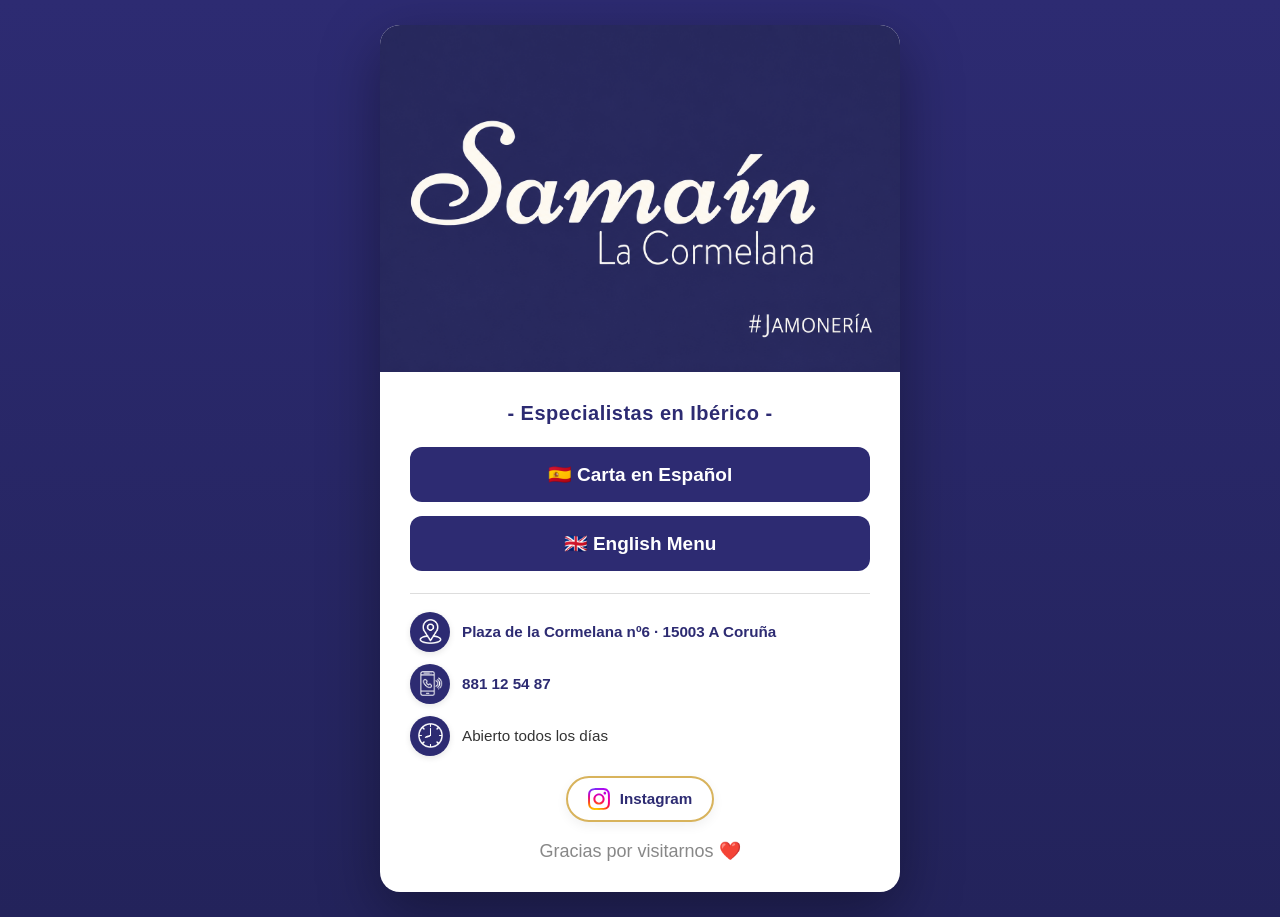
==== index.html @ fd892bef "Update index.html" ====
<!DOCTYPE html>
<html lang="es">
<head>
<meta charset="UTF-8">
<meta name="viewport" content="width=device-width, initial-scale=1.0">

<title>Samaín La Cormelana</title>

<style>

*{
    margin:0;
    padding:0;
    box-sizing:border-box;
}

body{
    font-family:Arial,Helvetica,sans-serif;
    background:linear-gradient(180deg,#2d2b72,#23235b);
    color:white;
    display:flex;
    justify-content:center;
    align-items:center;
    min-height:100vh;
    padding:25px;
}

.tarjeta{
    width:100%;
    max-width:520px;
    background:white;
    color:#333;
    border-radius:20px;
    overflow:hidden;
    box-shadow:0 20px 60px rgba(0,0,0,.35);
}

.logo{
    width:100%;
    display:block;
}

.contenido{
    padding:30px;
}

.subtitulo-principal {
    text-align:center;
    color:#2d2b72;
    font-size: 1.25rem;
    font-weight: bold;
    margin-bottom: 22px;
    letter-spacing: 0.5px;
}

.boton{
    display:block;
    text-decoration:none;
    background:#2d2b72;
    color:white;
    padding:16px;
    border-radius:12px;
    text-align:center;
    margin-bottom:14px;
    font-size:19px;
    font-weight:bold;
    transition:.2s;
}

.boton:hover{
    background:#4442a4;
}

/* ESTILOS DE LA SECCIÓN DE INFORMACIÓN */
.info{
    margin-top:22px;
    border-top:1px solid #ddd;
    padding-top:18px;
    display: flex;
    flex-direction: column;
    gap: 12px;
}

.info-item {
    display: flex;
    align-items: center;
    gap: 12px;
    font-size: 0.95rem;
    color: #333333;
}

/* Círculo con el azul corporativo idéntico al menú */
.icon-circle {
    width: 40px;
    height: 40px;
    background-color: #2d2b72;
    border-radius: 50%;
    display: flex;
    align-items: center;
    justify-content: center;
    flex-shrink: 0;
    box-shadow: 0 2px 6px rgba(0, 0, 0, 0.1);
}

/* Tamaño y ajuste de las imágenes insertadas */
.info-icon {
    width: 25px;
    height: 25px;
    object-fit: contain;
}

.info a{
    color:#2d2b72;
    text-decoration:none;
    font-weight:bold;
}

.info a:hover {
    text-decoration: underline;
}

/* BOTÓN DE INSTAGRAM */
.instagram-container {
    margin-top: 8px;
    text-align: center;
}

.btn-instagram {
    display: inline-flex;
    align-items: center;
    justify-content: center;
    gap: 10px;
    background: #ffffff;
    border: 2px solid #d8b35c;
    color: #2d2b72;
    font-size: 0.95rem;
    font-weight: 700;
    padding: 10px 20px;
    border-radius: 999px;
    text-decoration: none;
    box-shadow: 0 4px 12px rgba(0, 0, 0, 0.06);
    transition: all 0.25s ease;
}

.btn-instagram:hover,
.btn-instagram:active {
    background: #2d2b72;
    color: #ffffff;
    border-color: #2d2b72;
    transform: translateY(-2px);
}

.icon-ig {
    width: 22px;
    height: 22px;
    display: block;
}

.footer{
    text-align:center;
    margin-top:18px;
    color:#888;
    font-size:18px;
}

/* ======================================================
   ESTILOS DEL EASTER EGG (PIXEL ART MODAL)
====================================================== */
.heart-trigger {
    cursor: pointer;
    display: inline-block;
    transition: transform 0.2s ease, filter 0.2s ease;
    user-select: none;
}

.heart-trigger:hover {
    transform: scale(1.35);
    filter: drop-shadow(0 0 6px rgba(230, 0, 0, 0.7));
}

.pixel-modal-overlay {
    display: none;
    position: fixed;
    top: 0;
    left: 0;
    width: 100%;
    height: 100%;
    background-color: rgba(0, 0, 0, 0.85);
    z-index: 9999;
    justify-content: center;
    align-items: center;
    backdrop-filter: blur(4px);
    padding: 15px;
}

.pixel-modal-content {
    position: relative;
    background: #1d1b40;
    border: 4px solid #d8b35c;
    box-shadow: 6px 6px 0px #2d2b72, -6px -6px 0px #d8b35c;
    padding: 20px;
    max-width: 90%;
    width: 420px;
    text-align: center;
    color: #fff;
    font-family: 'Courier New', Courier, monospace;
}

.pixel-close-btn {
    position: absolute;
    top: 2px;
    right: 8px;
    background: none;
    border: none;
    color: #d8b35c;
    font-size: 28px;
    font-weight: bold;
    cursor: pointer;
    font-family: monospace;
}

.pixel-close-btn:hover {
    color: #fff;
}

.pixel-title {
    margin-top: 5px;
    margin-bottom: 12px;
    font-size: 1rem;
    color: #d8b35c;
    text-transform: uppercase;
    letter-spacing: 1px;
}

#pixelVideo {
    width: 100%;
    border: 2px solid #2d2b72;
    border-radius: 4px;
    background-color: #000;
    image-rendering: pixelated;
    display: block;
}

/* ======================================================
   AJUSTES RESPONSIVE PARA PANTALLAS DE MÓVIL (Sin Scroll)
====================================================== */
@media (max-height: 850px), (max-width: 600px) {
    body {
        padding: 6px;
    }
    
    .contenido {
        padding: 12px 14px;
    }
    
    .subtitulo-principal {
        font-size: 1.1rem;
        margin-bottom: 14px;
    }
    
    .boton {
        padding: 9px 12px;
        font-size: 15px;
        max-width: 82%;       /* Botones más estilizados y estrechos por los lados */
        margin-left: auto;    /* Centrados automáticamente */
        margin-right: auto;
        margin-bottom: 6px;
        border-radius: 8px;
    }
    
    .info {
        margin-top: 8px;
        padding-top: 8px;
        gap: 6px;
    }
    
    .icon-circle {
        width: 40px;
        height: 40px;
    }

    .info-icon {
        width: 24px;
        height: 24px;
    }

    .info-item {
        font-size: 0.82rem;
        gap: 8px;
    }
    
    .instagram-container {
        margin-top: 4px;
    }
    
    .btn-instagram {
        padding: 6px 14px;
        font-size: 0.82rem;
    }
    
    .footer {
        margin-top: 6px;
        font-size: 11px;
    }
}

</style>

</head>

<body>

<div class="tarjeta">

<img src="LOGO.png" class="logo" alt="Samaín La Cormelana">

<div class="contenido">

<div class="subtitulo-principal">
- Especialistas en Ibérico -
</div>

<a class="boton" href="carta.html" target="_blank">
🇪🇸 Carta en Español
</a>

<a class="boton" href="carta-en.html" target="_blank">
🇬🇧 English Menu
</a>

<div class="info">

  <div class="info-item">
    <div class="icon-circle">
        <img src="ubicacion.png" alt="Ubicación" class="info-icon">
    </div>
    <a href="https://maps.google.com/?q=Plaza+de+la+Cormelana+6+A+Coruña" target="_blank">
      Plaza de la Cormelana nº6 · 15003 A Coruña
    </a>
  </div>

  <div class="info-item">
    <div class="icon-circle">
        <img src="telefono.png" alt="Teléfono" class="info-icon">
    </div>
    <a href="tel:+34881125487">881 12 54 87</a>
  </div>

  <div class="info-item">
    <div class="icon-circle">
        <img src="reloj.png" alt="Horario" class="info-icon">
    </div>
    <span>Abierto todos los días</span>
  </div>

  <div class="instagram-container">
    <a href="https://www.instagram.com/samaincormelana" target="_blank" rel="noopener noreferrer" class="btn-instagram">
      <img src="instagram.svg" alt="Instagram Jamonería Samaín" class="icon-ig">
      <span>Instagram</span>
    </a>
  </div>

</div>

<div class="footer">
Gracias por visitarnos <span id="pixelHeart" class="heart-trigger" title="¡Un secreto!">❤️</span>
</div>

</div>

</div>

<!-- VENTANA EMERGENTE (EASTER EGG) -->
<div id="easterEggModal" class="pixel-modal-overlay">
  <div class="pixel-modal-content">
    <button class="pixel-close-btn" id="closeHeartModal">&times;</button>
    <div class="pixel-frame">
      <h3 class="pixel-title">👾 Jamonería Samaín 👾</h3>
      <video id="pixelVideo" controls controlsList="nodownload" oncontextmenu="return false;" loop playsinline preload="metadata">
        <source src="local-pixel.mp4" type="video/mp4">
        Tu navegador no soporta vídeo.
      </video>
    </div>
  </div>
</div>

<!-- SCRIPT EXCLUSIVO PARA INDEX.HTML -->
<script>
document.addEventListener("DOMContentLoaded", () => {
  const heartTrigger = document.getElementById('pixelHeart');
  const modalEasterEgg = document.getElementById('easterEggModal');
  const closeBtnEasterEgg = document.getElementById('closeHeartModal');
  const videoPixel = document.getElementById('pixelVideo');

  if (heartTrigger && modalEasterEgg && videoPixel) {
    const reseteartVideo = () => {
      videoPixel.pause();
      videoPixel.currentTime = 0;
      videoPixel.muted = true;
      modalEasterEgg.style.display = 'none';
    };

    reseteartVideo();

    heartTrigger.addEventListener('click', (e) => {
      e.stopPropagation();
      modalEasterEgg.style.display = 'flex';
      videoPixel.currentTime = 0;
      videoPixel.muted = false;
      videoPixel.volume = 1.0;

      const playPromise = videoPixel.play();
      if (playPromise !== undefined) {
        playPromise.catch(() => {
          videoPixel.muted = true;
          videoPixel.play();
        });
      }
    });

    if (closeBtnEasterEgg) closeBtnEasterEgg.addEventListener('click', reseteartVideo);

    window.addEventListener('click', (e) => {
      if (e.target === modalEasterEgg) reseteartVideo();
    });

    window.addEventListener('keydown', (e) => {
      if (e.key === 'Escape' && modalEasterEgg.style.display === 'flex') reseteartVideo();
    });

    window.addEventListener('pageshow', reseteartVideo);
    window.addEventListener('pagehide', reseteartVideo);
  }

  // Bloqueos de seguridad solo en la portada
  document.addEventListener('contextmenu', (e) => e.preventDefault());
  document.addEventListener('keydown', (e) => {
    if (e.key === 'F12' || (e.ctrlKey && e.shiftKey && ['I','J','C'].includes(e.key)) || (e.ctrlKey && e.key === 'u')) {
      e.preventDefault();
    }
  });
});
</script>
</body>
</html>
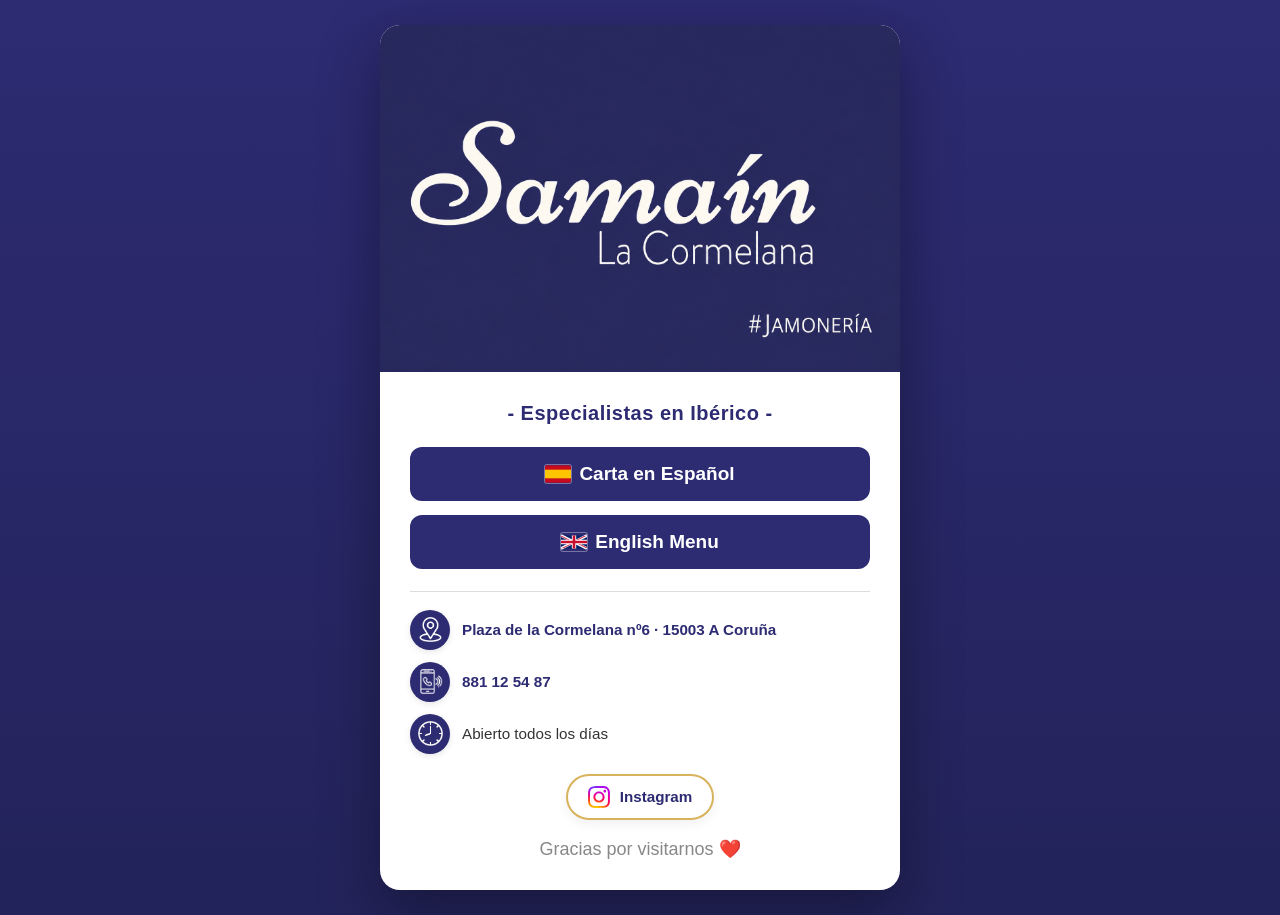
==== commit a1246f76: "Update index.html" ====
--- a/index.html
+++ b/index.html
@@ -69,6 +69,16 @@
 
 .boton:hover{
     background:#4442a4;
+}
+
+/* BANDERAS EN SVG (compatibles con Windows) */
+.bandera {
+    width: 26px;
+    height: 18px;
+    vertical-align: -3px;
+    margin-right: 8px;
+    border-radius: 2px;
+    box-shadow: 0 0 0 1px rgba(255,255,255,.35);
 }
 
 /* ESTILOS DE LA SECCIÓN DE INFORMACIÓN */
@@ -246,7 +256,7 @@
 ====================================================== */
 @media (max-height: 850px), (max-width: 600px) {
     body {
-        padding: 6px;
+        padding: 3px 6px 6px 6px;
     }
     
     .contenido {
@@ -259,14 +269,21 @@
     }
     
     .boton {
-        padding: 9px 12px;
+        padding: 10px 12px;
         font-size: 15px;
-        max-width: 82%;       /* Botones más estilizados y estrechos por los lados */
+        max-width: 76%;       /* Botones más estilizados y estrechos por los lados */
         margin-left: auto;    /* Centrados automáticamente */
         margin-right: auto;
         margin-bottom: 6px;
         border-radius: 8px;
     }
+
+    .bandera {
+        width: 22px;
+        height: 15px;
+        vertical-align: -2px;
+        margin-right: 6px;
+    }
     
     .info {
         margin-top: 8px;
@@ -285,7 +302,7 @@
     }
 
     .info-item {
-        font-size: 0.82rem;
+        font-size: 0.88rem;
         gap: 8px;
     }
     
@@ -300,12 +317,17 @@
     
     .footer {
         margin-top: 6px;
-        font-size: 11px;
+        font-size: 13px;
     }
 }
 
 </style>
 
+<!-- Enlace para la instalación en móvil (PWA) -->
+<link rel="manifest" href="manifest.json">
+<meta name="theme-color" content="#2d2b72">
+<link rel="apple-touch-icon" href="LOGO.png">
+    
 </head>
 
 <body>
@@ -321,11 +343,21 @@
 </div>
 
 <a class="boton" href="carta.html" target="_blank">
-🇪🇸 Carta en Español
+<svg class="bandera" viewBox="0 0 750 500" xmlns="http://www.w3.org/2000/svg" aria-hidden="true">
+  <rect width="750" height="500" fill="#c60b1e"/>
+  <rect y="125" width="750" height="250" fill="#ffc400"/>
+</svg>Carta en Español
 </a>
 
 <a class="boton" href="carta-en.html" target="_blank">
-🇬🇧 English Menu
+<svg class="bandera" viewBox="0 0 60 30" xmlns="http://www.w3.org/2000/svg" aria-hidden="true">
+  <clipPath id="t"><path d="M30 15h30v15zv15H0zH0V0zV0h30z"/></clipPath>
+  <path d="M0 0v30h60V0z" fill="#012169"/>
+  <path d="M0 0l60 30m0-30L0 30" stroke="#fff" stroke-width="6"/>
+  <path d="M0 0l60 30m0-30L0 30" clip-path="url(#t)" stroke="#C8102E" stroke-width="4"/>
+  <path d="M30 0v30M0 15h60" stroke="#fff" stroke-width="10"/>
+  <path d="M30 0v30M0 15h60" stroke="#C8102E" stroke-width="6"/>
+</svg>English Menu
 </a>
 
 <div class="info">
